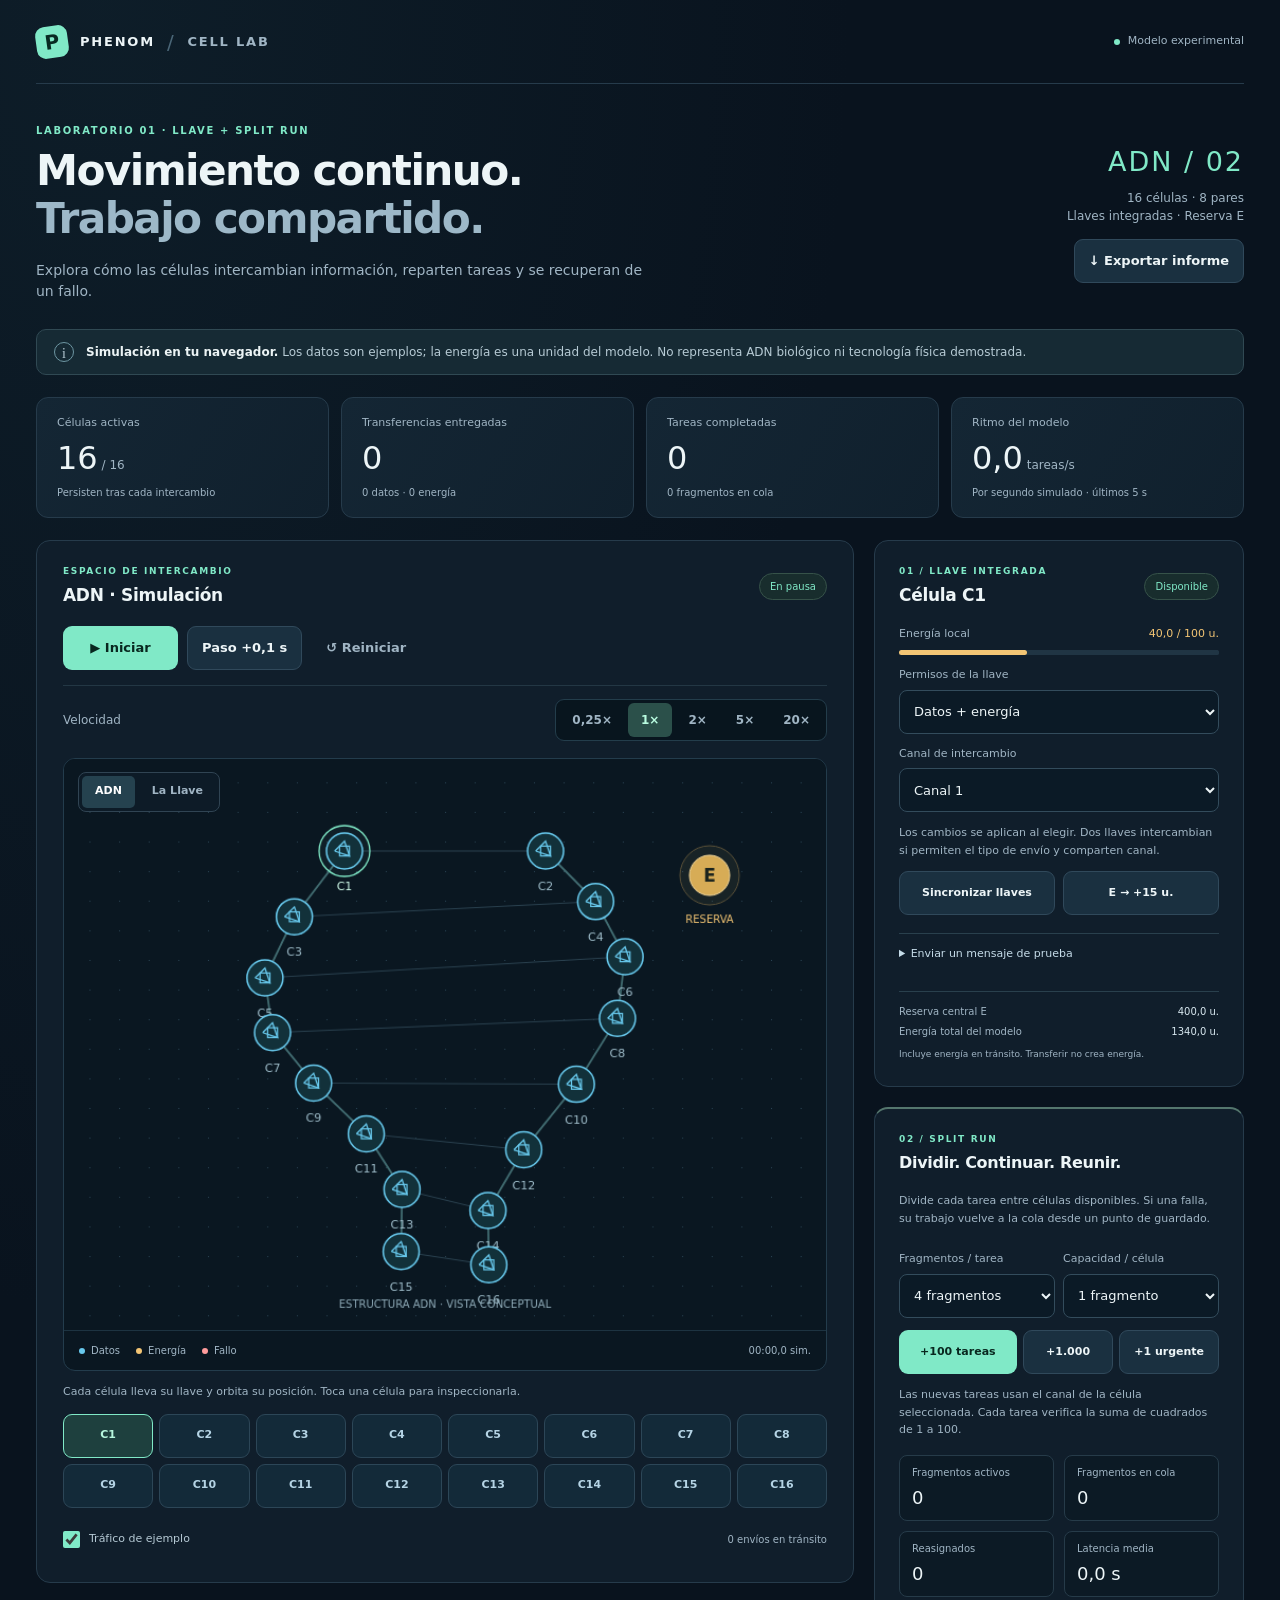
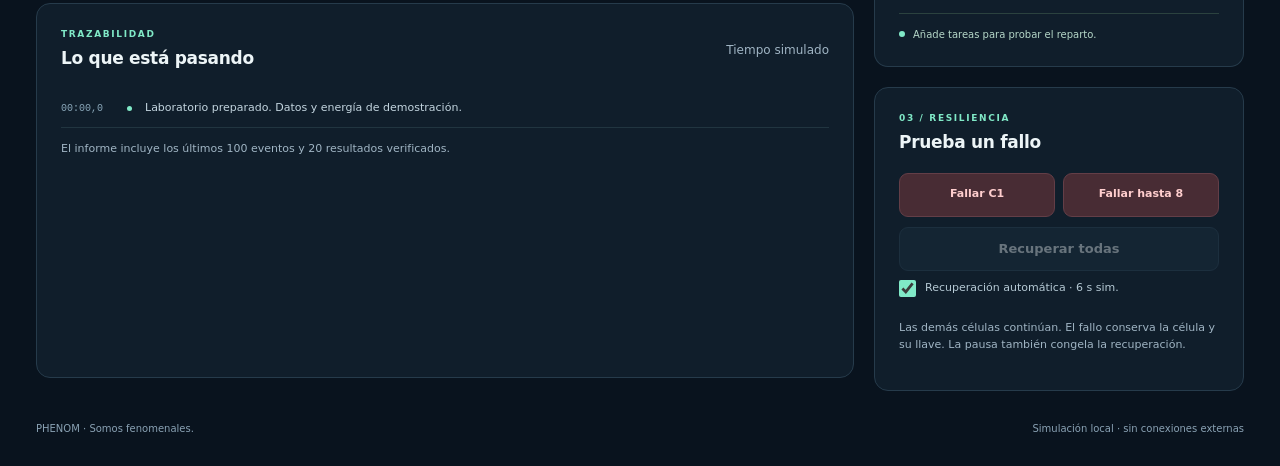
==== index.html @ b13165d2 "feat: ampliar ADN con velocidades, llaves y Split Run resiliente Añade controles de tiempo, permisos" ====
<!DOCTYPE html>
<html lang="es">
<head><meta charset="utf-8"><meta name="viewport" content="width=device-width,initial-scale=1"><meta http-equiv="refresh" content="0;url=./adn_datos_reales.html"><title>Phenom · ADN / Split Run</title></head>
<body style="background:#09131e;color:#edf5f7;font:16px system-ui;padding:24px"><p><a style="color:#80e9c7" href="./adn_datos_reales.html">Abrir Phenom · ADN / Split Run</a></p></body>
</html>
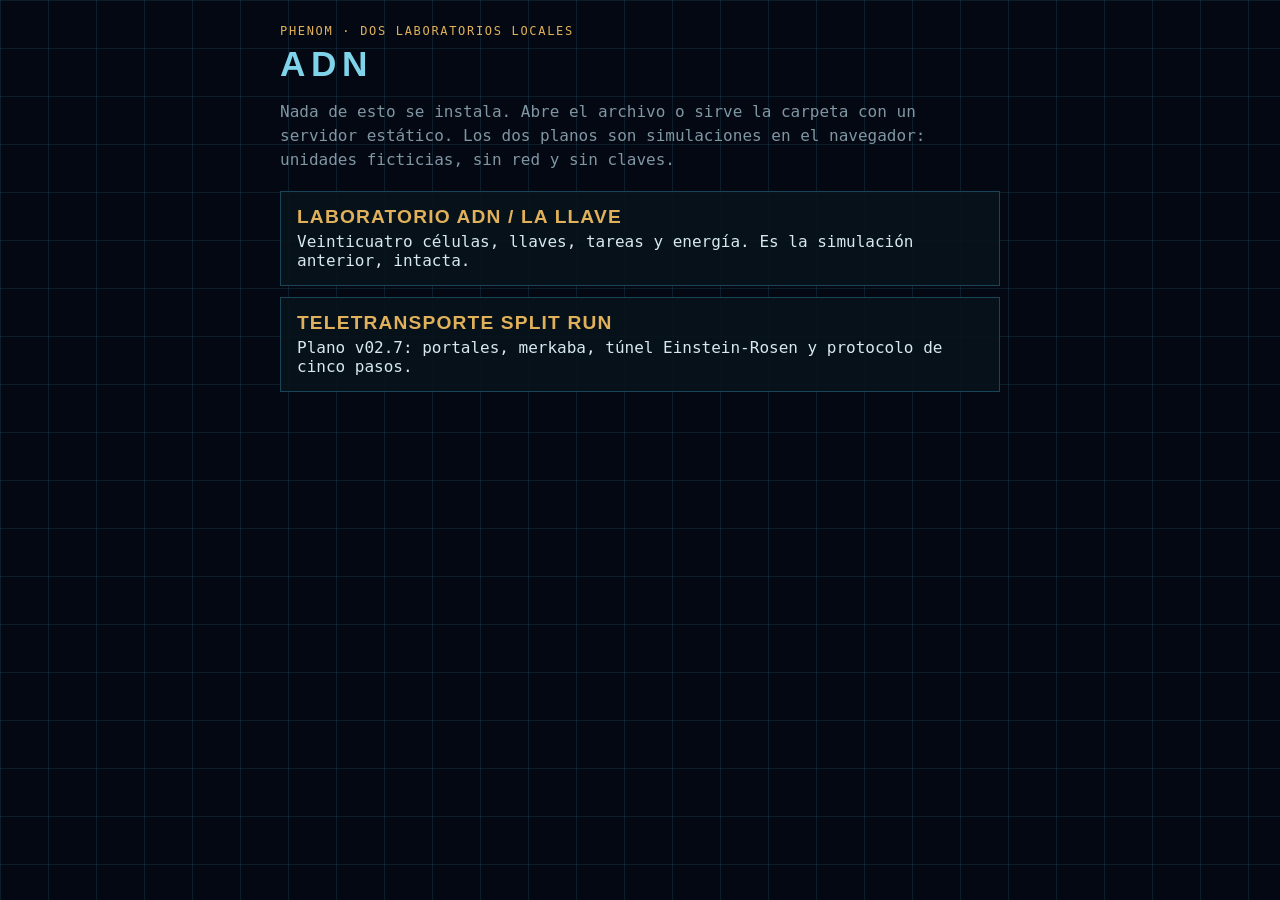
==== commit 5b8e8f53: "Añade el plano Split Run de teletransporte junto al laboratorio ADN. Página estática, sin npm: se ab" ====
--- a/index.html
+++ b/index.html
@@ -1,5 +1,101 @@
 <!DOCTYPE html>
 <html lang="es">
-<head><meta charset="utf-8"><meta name="viewport" content="width=device-width,initial-scale=1"><meta http-equiv="refresh" content="0;url=./adn_datos_reales.html"><title>Phenom · ADN / Split Run</title></head>
-<body style="background:#09131e;color:#edf5f7;font:16px system-ui;padding:24px"><p><a style="color:#80e9c7" href="./adn_datos_reales.html">Abrir Phenom · ADN / Split Run</a></p></body>
+  <head>
+    <meta charset="utf-8" />
+    <meta name="viewport" content="width=device-width, initial-scale=1" />
+    <title>Phenom ADN</title>
+    <style>
+      :root {
+        color-scheme: dark;
+        --bg: #040812;
+        --ink: #d7e8ef;
+        --muted: #7f96a3;
+        --line: #1a4558;
+        --cyan: #7fd4ea;
+        --gold: #e0b15a;
+      }
+      body {
+        margin: 0;
+        min-height: 100dvh;
+        background:
+          linear-gradient(to right, rgb(26 69 88 / 35%) 1px, transparent 1px),
+          linear-gradient(to bottom, rgb(26 69 88 / 35%) 1px, transparent 1px),
+          var(--bg);
+        background-size: 48px 48px, 48px 48px, auto;
+        color: var(--ink);
+        font-family: ui-monospace, "Segoe UI Mono", monospace;
+      }
+      main {
+        width: min(720px, calc(100% - 1.5rem));
+        margin: 0 auto;
+        padding: 1.4rem 0 2rem;
+      }
+      p {
+        color: var(--muted);
+        line-height: 1.5;
+      }
+      h1 {
+        margin: 0.2rem 0 0;
+        color: var(--cyan);
+        font-family: "Arial Narrow", "Segoe UI", sans-serif;
+        font-size: 2.2rem;
+        font-weight: 600;
+        letter-spacing: 0.16em;
+        text-transform: uppercase;
+      }
+      .kicker {
+        margin: 0;
+        color: var(--gold);
+        letter-spacing: 0.14em;
+        text-transform: uppercase;
+        font-size: 0.75rem;
+      }
+      .labs {
+        display: grid;
+        gap: 0.7rem;
+        margin-top: 1.2rem;
+      }
+      a.lab {
+        display: block;
+        padding: 0.9rem 1rem;
+        border: 1px solid var(--line);
+        background: rgb(7 19 28 / 88%);
+        color: inherit;
+        text-decoration: none;
+      }
+      a.lab strong {
+        display: block;
+        margin-bottom: 0.25rem;
+        color: var(--gold);
+        font-family: "Arial Narrow", "Segoe UI", sans-serif;
+        font-size: 1.2rem;
+        letter-spacing: 0.06em;
+        text-transform: uppercase;
+      }
+      a.lab:focus-visible {
+        outline: 1px solid var(--gold);
+        outline-offset: 3px;
+      }
+    </style>
+  </head>
+  <body>
+    <main>
+      <p class="kicker">Phenom · dos laboratorios locales</p>
+      <h1>ADN</h1>
+      <p>
+        Nada de esto se instala. Abre el archivo o sirve la carpeta con un servidor estático.
+        Los dos planos son simulaciones en el navegador: unidades ficticias, sin red y sin claves.
+      </p>
+      <nav class="labs">
+        <a class="lab" href="adn_datos_reales.html">
+          <strong>Laboratorio ADN / La Llave</strong>
+          Veinticuatro células, llaves, tareas y energía. Es la simulación anterior, intacta.
+        </a>
+        <a class="lab" href="teletransporte/index.html">
+          <strong>Teletransporte Split Run</strong>
+          Plano v02.7: portales, merkaba, túnel Einstein-Rosen y protocolo de cinco pasos.
+        </a>
+      </nav>
+    </main>
+  </body>
 </html>
